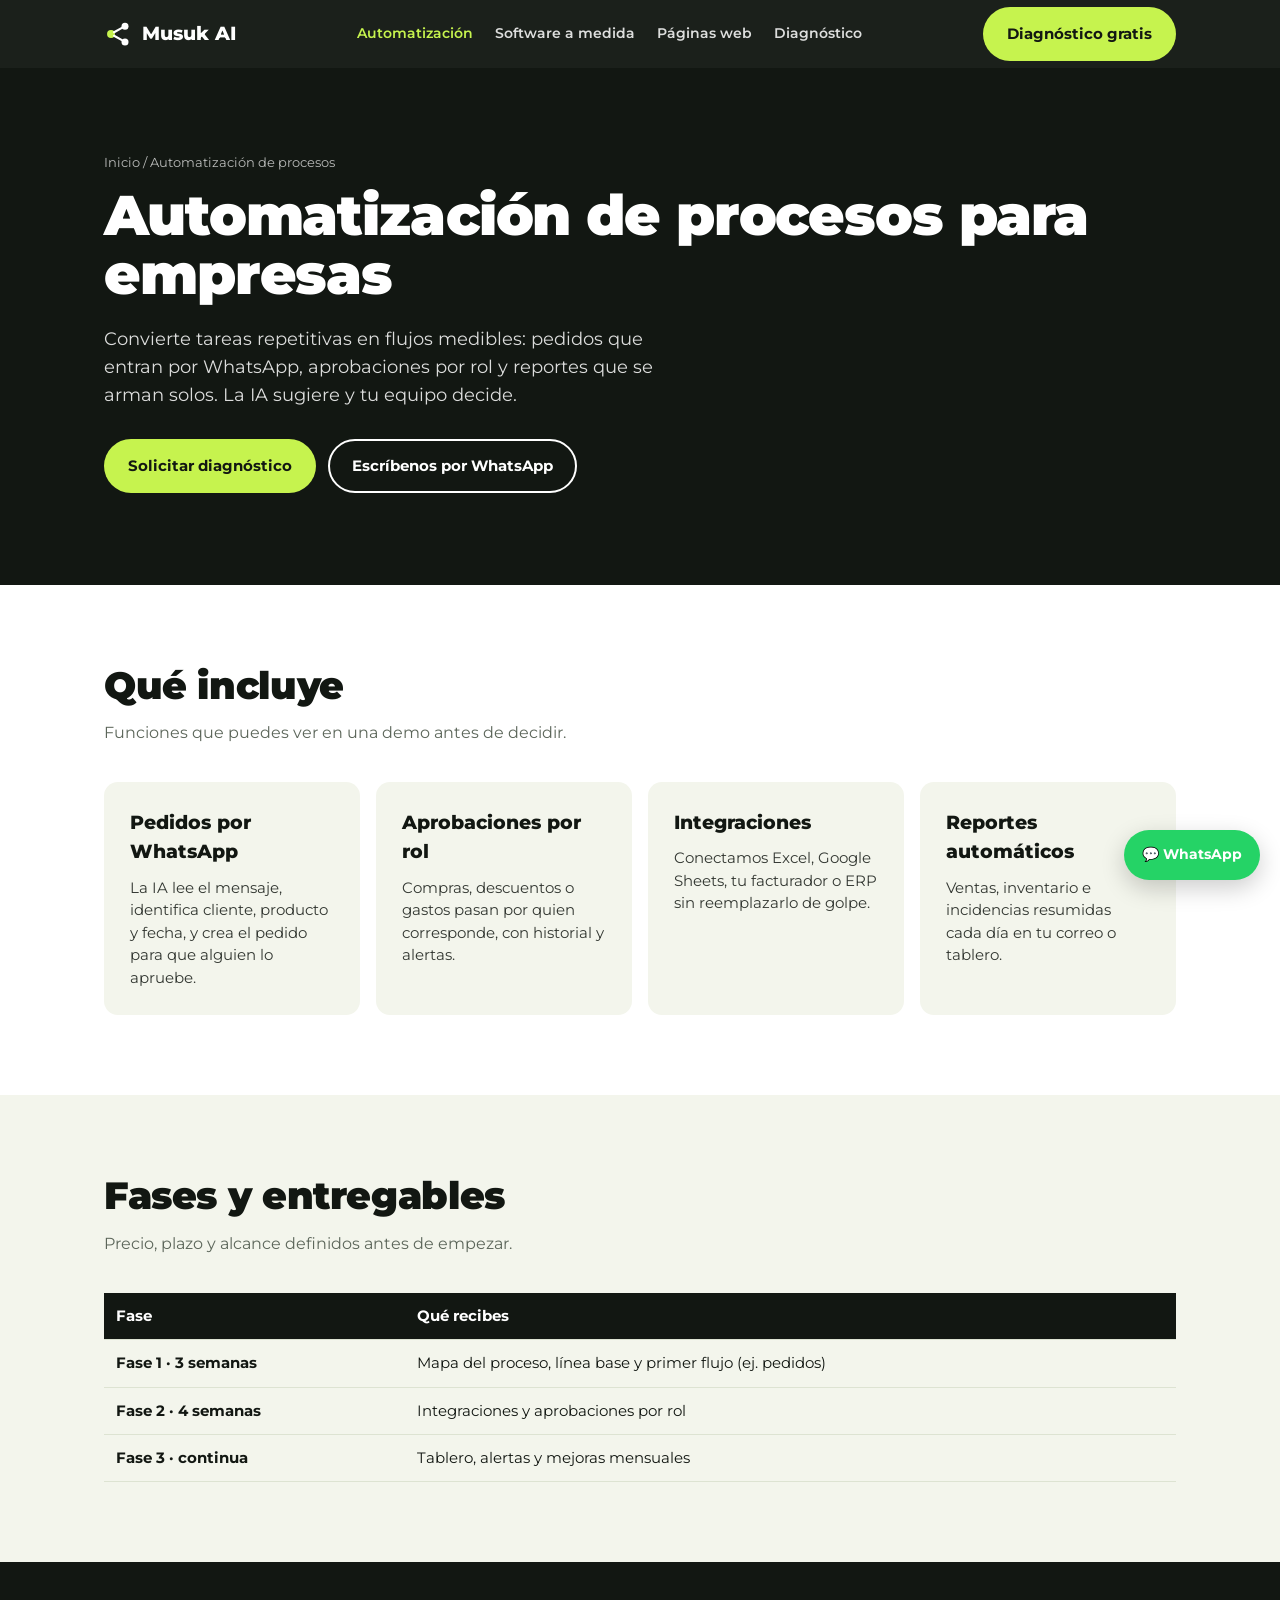
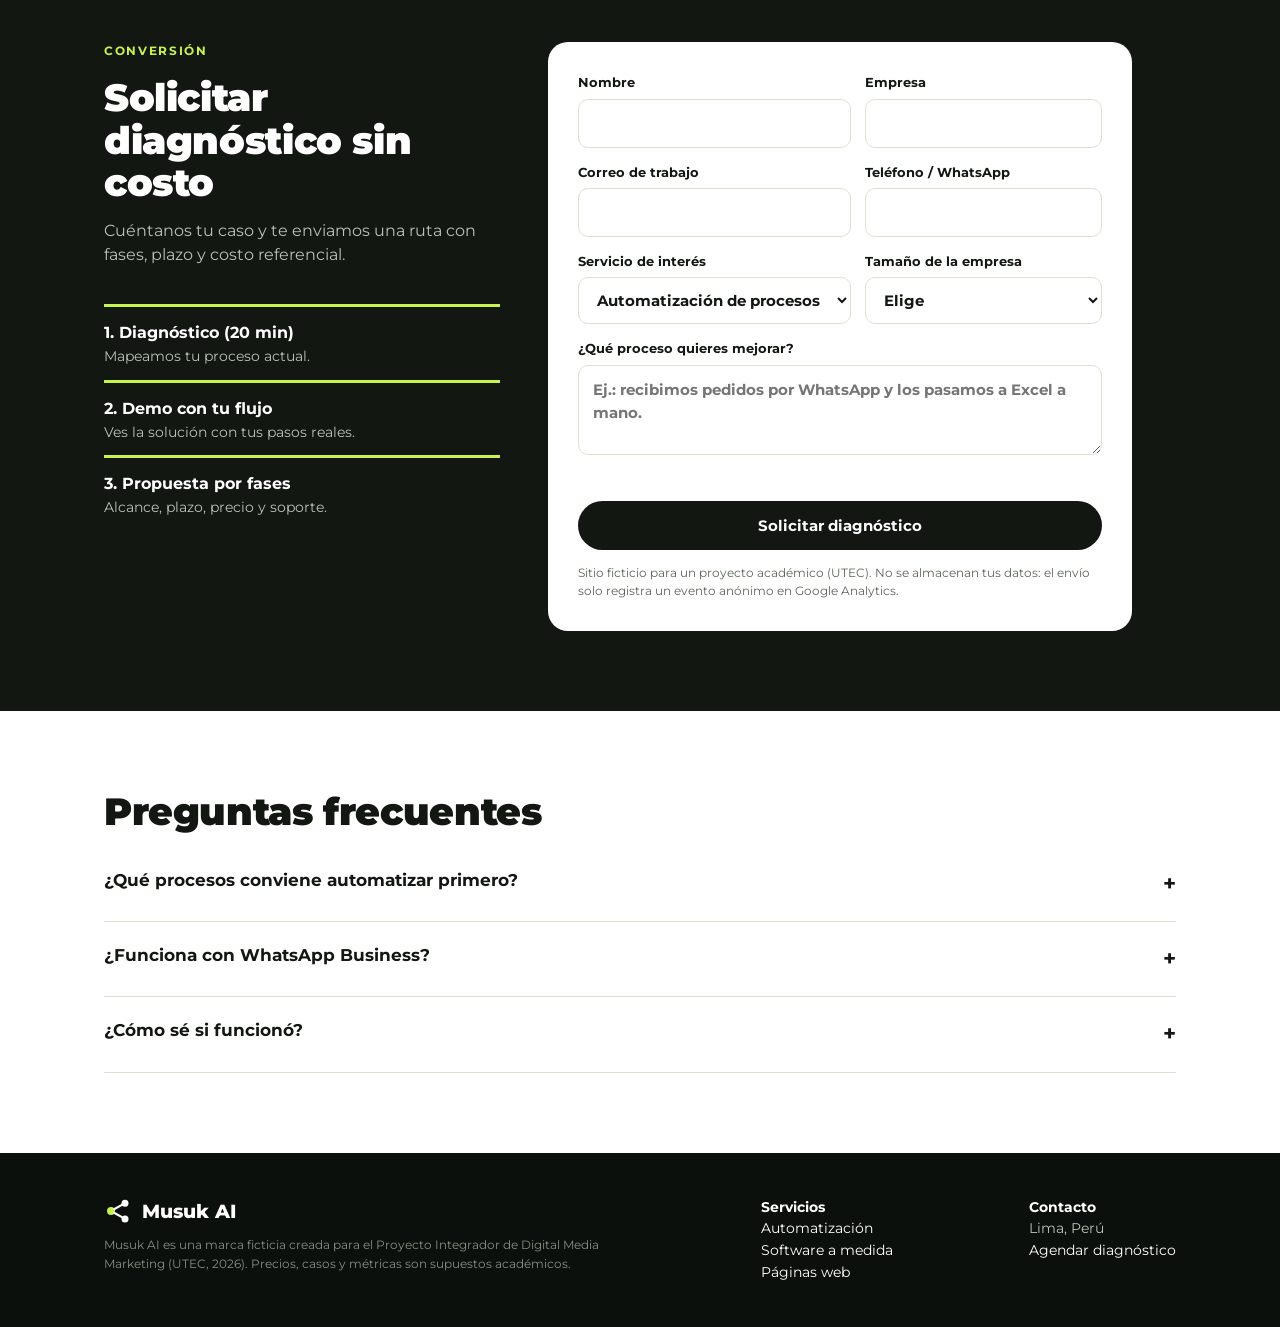
==== automatizacion/index.html @ 72cf92b1 "Create index.html" ====
<!doctype html>
<html lang="es-PE">
<head>
<meta charset="utf-8">
<meta name="viewport" content="width=device-width,initial-scale=1">
<!-- Google tag (gtag.js) · GA4 Musuk AI Web -->
<script async src="https://www.googletagmanager.com/gtag/js?id=G-Z9DMF04YY6"></script>
<script>
  window.dataLayer = window.dataLayer || [];
  function gtag(){dataLayer.push(arguments);}
  gtag('js', new Date());
  gtag('config', 'G-Z9DMF04YY6');
</script>
<title>Automatización de procesos para empresas | Musuk AI</title>
<meta name="description" content="Automatización de procesos empresariales con IA supervisada para pymes en Perú: pedidos por WhatsApp, aprobaciones y reportes automáticos. Solicita un diagnóstico.">
<link rel="canonical" href="https://muchsquid.github.io/musuk-ai/automatizacion/">
<meta property="og:title" content="Automatización de procesos para empresas | Musuk AI">
<meta property="og:description" content="Automatización de procesos empresariales con IA supervisada para pymes en Perú: pedidos por WhatsApp, aprobaciones y reportes automáticos. Solicita un diagnóstico.">
<meta property="og:type" content="website">
<meta property="og:url" content="https://muchsquid.github.io/musuk-ai/automatizacion/">
<meta property="og:locale" content="es_PE">
<meta name="theme-color" content="#121712">
<link rel="preconnect" href="https://fonts.googleapis.com">
<link rel="preconnect" href="https://fonts.gstatic.com" crossorigin>
<link href="https://fonts.googleapis.com/css2?family=Montserrat:wght@400;600;700;800;900&display=swap" rel="stylesheet">
<link rel="stylesheet" href="../assets/styles.css">
<script type="application/ld+json">{"@context": "https://schema.org", "@graph": [{"@type": "Organization", "name": "Musuk AI", "url": "https://muchsquid.github.io/musuk-ai/", "areaServed": "PE", "description": "Automatización de procesos con IA supervisada, software a medida y páginas web para pymes peruanas."}, {"@type": "Service", "name": "Automatización de procesos", "provider": {"@type": "Organization", "name": "Musuk AI"}, "areaServed": "PE", "url": "https://muchsquid.github.io/musuk-ai/automatizacion/"}, {"@type": "FAQPage", "mainEntity": [{"@type": "Question", "name": "¿Qué procesos conviene automatizar primero?", "acceptedAnswer": {"@type": "Answer", "text": "Los que se repiten todos los días, tienen reglas claras y hoy dependen de copiar y pegar: pedidos, conciliaciones, reportes."}}, {"@type": "Question", "name": "¿Funciona con WhatsApp Business?", "acceptedAnswer": {"@type": "Answer", "text": "Sí. El flujo se conecta a WhatsApp Business API y deja trazabilidad de cada pedido."}}, {"@type": "Question", "name": "¿Cómo sé si funcionó?", "acceptedAnswer": {"@type": "Answer", "text": "Medimos tiempo y errores del proceso antes del piloto y los comparamos con el mismo proceso después."}}]}, {"@type": "BreadcrumbList", "itemListElement": [{"@type": "ListItem", "position": 1, "name": "Inicio", "item": "https://muchsquid.github.io/musuk-ai/"}, {"@type": "ListItem", "position": 2, "name": "Automatización de procesos", "item": "https://muchsquid.github.io/musuk-ai/automatizacion/"}]}]}</script>
</head><body data-page="automatizacion"><header class="top"><div class="wrap">
<a class="brand" href="../" aria-label="Musuk AI inicio"><svg viewBox="0 0 32 32" fill="none" aria-hidden="true"><circle cx="8" cy="16" r="4.5" fill="#C6F34E"/><circle cx="24" cy="7" r="4" fill="#fff"/><circle cx="24" cy="25" r="4" fill="#fff"/><path d="M11.5 14l9-5M11.5 18l9 5" stroke="#fff" stroke-width="2.4" stroke-linecap="round"/></svg>Musuk AI</a>
<nav class="links" aria-label="Principal"><a href="../automatizacion/" aria-current=page>Automatización</a><a href="../software-a-medida/">Software a medida</a><a href="../paginas-web/">Páginas web</a><a href="#contacto">Diagnóstico</a></nav>
<a class="btn btn-lime" href="#contacto" data-cta="header_diagnostico">Diagnóstico gratis</a>
</div></header>
<main>
<section class="hero"><div class="wrap" style="grid-template-columns:1fr">
<div><p class="crumb"><a href="../">Inicio</a> / Automatización de procesos</p><h1>Automatización de procesos para empresas</h1>
<p class="lead">Convierte tareas repetitivas en flujos medibles: pedidos que entran por WhatsApp, aprobaciones por rol y reportes que se arman solos. La IA sugiere y tu equipo decide.</p>
<div class="ctas"><a class="btn btn-lime" href="#contacto" data-cta="hero_automatizacion">Solicitar diagnóstico</a><a class="btn btn-ghost" href="#contacto" data-wa="automatizacion">Escríbenos por WhatsApp</a></div></div>
</div></section>
<section><div class="wrap"><h2>Qué incluye</h2><p class="sub">Funciones que puedes ver en una demo antes de decidir.</p><div class="grid4"><div class="card"><h3>Pedidos por WhatsApp</h3><p>La IA lee el mensaje, identifica cliente, producto y fecha, y crea el pedido para que alguien lo apruebe.</p></div><div class="card"><h3>Aprobaciones por rol</h3><p>Compras, descuentos o gastos pasan por quien corresponde, con historial y alertas.</p></div><div class="card"><h3>Integraciones</h3><p>Conectamos Excel, Google Sheets, tu facturador o ERP sin reemplazarlo de golpe.</p></div><div class="card"><h3>Reportes automáticos</h3><p>Ventas, inventario e incidencias resumidas cada día en tu correo o tablero.</p></div></div></div></section>
<section style="background:#F3F5EC"><div class="wrap"><h2>Fases y entregables</h2><p class="sub">Precio, plazo y alcance definidos antes de empezar.</p>
<table class="spec"><thead><tr><th>Fase</th><th>Qué recibes</th></tr></thead><tbody><tr><td><b>Fase 1 · 3 semanas</b></td><td>Mapa del proceso, línea base y primer flujo (ej. pedidos)</td></tr><tr><td><b>Fase 2 · 4 semanas</b></td><td>Integraciones y aprobaciones por rol</td></tr><tr><td><b>Fase 3 · continua</b></td><td>Tablero, alertas y mejoras mensuales</td></tr></tbody></table></div></section>
<section class="formsec" id="contacto"><div class="wrap">
<div><p class="eyebrow">Conversión</p><h2>Solicitar diagnóstico sin costo</h2><p class="sub">Cuéntanos tu caso y te enviamos una ruta con fases, plazo y costo referencial.</p>
<div class="grid3" style="grid-template-columns:1fr;gap:12px">
<div class="kpi" style="border-color:#C6F34E"><b>1. Diagnóstico (20 min)</b><p style="color:#B9C3B5">Mapeamos tu proceso actual.</p></div>
<div class="kpi" style="border-color:#C6F34E"><b>2. Demo con tu flujo</b><p style="color:#B9C3B5">Ves la solución con tus pasos reales.</p></div>
<div class="kpi" style="border-color:#C6F34E"><b>3. Propuesta por fases</b><p style="color:#B9C3B5">Alcance, plazo, precio y soporte.</p></div></div></div>
<form class="lead" id="lead-form" data-base="../" novalidate>
<label>Nombre<input name="nombre" autocomplete="name" required></label>
<label>Empresa<input name="empresa" autocomplete="organization" required></label>
<label>Correo de trabajo<input name="email" type="email" autocomplete="email" required></label>
<label>Teléfono / WhatsApp<input name="telefono" type="tel" autocomplete="tel"></label>
<label>Servicio de interés<select name="servicio" required><option value="">Elige uno</option><option value="automatizacion" selected>Automatización de procesos</option><option value="software-a-medida">Software a medida</option><option value="paginas-web">Página web empresarial</option><option value="no-se">Aún no sé</option></select></label>
<label>Tamaño de la empresa<select name="tamano"><option value="">Elige</option><option value="1-10">1–10 colaboradores</option><option value="11-50">11–50</option><option value="51-200">51–200</option><option value="200+">Más de 200</option></select></label>
<label class="full">¿Qué proceso quieres mejorar?<textarea name="proceso" placeholder="Ej.: recibimos pedidos por WhatsApp y los pasamos a Excel a mano."></textarea></label>
<div class="full form-error" role="alert"></div>
<button class="btn btn-dark full" type="submit">Solicitar diagnóstico</button>
<p class="legal full">Sitio ficticio para un proyecto académico (UTEC). No se almacenan tus datos: el envío solo registra un evento anónimo en Google Analytics.</p>
</form></div></section>
<section><div class="wrap"><h2>Preguntas frecuentes</h2><div class="faq"><button aria-expanded="false">¿Qué procesos conviene automatizar primero?</button><div class="a">Los que se repiten todos los días, tienen reglas claras y hoy dependen de copiar y pegar: pedidos, conciliaciones, reportes.</div></div><div class="faq"><button aria-expanded="false">¿Funciona con WhatsApp Business?</button><div class="a">Sí. El flujo se conecta a WhatsApp Business API y deja trazabilidad de cada pedido.</div></div><div class="faq"><button aria-expanded="false">¿Cómo sé si funcionó?</button><div class="a">Medimos tiempo y errores del proceso antes del piloto y los comparamos con el mismo proceso después.</div></div></div></section>
</main>
<footer><div class="wrap">
<div><a class="brand" href="../"><svg viewBox="0 0 32 32" fill="none" aria-hidden="true"><circle cx="8" cy="16" r="4.5" fill="#C6F34E"/><circle cx="24" cy="7" r="4" fill="#fff"/><circle cx="24" cy="25" r="4" fill="#fff"/><path d="M11.5 14l9-5M11.5 18l9 5" stroke="#fff" stroke-width="2.4" stroke-linecap="round"/></svg>Musuk AI</a><p class="disclaimer">Musuk AI es una marca ficticia creada para el Proyecto Integrador de Digital Media Marketing (UTEC, 2026). Precios, casos y métricas son supuestos académicos.</p></div>
<div><b style="color:#fff">Servicios</b><br><a href="../automatizacion/">Automatización</a><br><a href="../software-a-medida/">Software a medida</a><br><a href="../paginas-web/">Páginas web</a></div>
<div><b style="color:#fff">Contacto</b><br>Lima, Perú<br><a href="#contacto" data-cta="footer_diagnostico">Agendar diagnóstico</a></div>
</div></footer>
<a class="wa-float" href="#contacto" data-wa="general" aria-label="Escríbenos por WhatsApp">💬 WhatsApp</a>
<script src="../assets/app.js" defer></script>
</body></html>
---- assets/styles.css ----
:root{--ink:#121712;--ink2:#243024;--lime:#C6F34E;--cream:#F3F5EC;--line:#DDE3D2;--muted:#5C665A;--r:14px}
*{box-sizing:border-box;margin:0;padding:0}
html{scroll-behavior:smooth}
body{font-family:'Montserrat',system-ui,sans-serif;color:var(--ink);background:#fff;line-height:1.55;font-size:16px}
a{color:inherit}
img{max-width:100%;display:block}
.wrap{max-width:1120px;margin:0 auto;padding:0 24px}
header.top{position:sticky;top:0;z-index:20;background:rgba(18,23,18,.96);color:#fff;backdrop-filter:blur(6px)}
.top .wrap{display:flex;align-items:center;justify-content:space-between;height:68px;gap:16px}
.brand{display:flex;align-items:center;gap:10px;font-weight:800;text-decoration:none;font-size:19px}
.brand svg{width:28px;height:28px}
nav.links{display:flex;gap:22px;font-size:14px;font-weight:600}
nav.links a{text-decoration:none;opacity:.85}
nav.links a:hover,nav.links a[aria-current]{opacity:1;color:var(--lime)}
.btn{display:inline-flex;align-items:center;justify-content:center;gap:8px;padding:13px 22px;border-radius:999px;font-weight:700;font-size:15px;text-decoration:none;border:2px solid transparent;cursor:pointer;font-family:inherit;transition:transform .15s}
.btn:hover{transform:translateY(-1px)}
.btn-lime{background:var(--lime);color:var(--ink)}
.btn-ghost{border-color:currentColor;background:transparent}
.btn-dark{background:var(--ink);color:#fff}
.hero{background:var(--ink);color:#fff;padding:84px 0 92px;position:relative;overflow:hidden}
.hero .wrap{display:grid;grid-template-columns:1.15fr .85fr;gap:48px;align-items:center}
.eyebrow{font-size:12px;letter-spacing:.14em;text-transform:uppercase;font-weight:700;color:var(--lime);margin-bottom:16px}
h1{font-size:clamp(34px,5vw,56px);line-height:1.05;font-weight:900;letter-spacing:-.02em}
h1 em{font-style:normal;color:var(--lime)}
.hero p.lead{font-size:18px;opacity:.85;margin:22px 0 30px;max-width:560px}
.hero .ctas{display:flex;gap:12px;flex-wrap:wrap}
.flow{background:#1B231B;border:1px solid #2F3B2F;border-radius:20px;padding:22px}
.flow .step{display:flex;gap:12px;align-items:flex-start;padding:12px 0;border-bottom:1px dashed #344234}
.flow .step:last-child{border:0}
.flow .dot{flex:0 0 30px;height:30px;border-radius:50%;background:var(--lime);color:var(--ink);font-weight:800;display:grid;place-items:center;font-size:13px}
.flow b{display:block;font-size:14px}.flow span{font-size:13px;opacity:.7}
.flow .tag{display:inline-block;margin-top:6px;font-size:11px;background:#2A362A;color:var(--lime);padding:3px 8px;border-radius:6px}
section{padding:80px 0}
h2{font-size:clamp(26px,3.4vw,38px);line-height:1.12;font-weight:900;letter-spacing:-.01em;margin-bottom:14px}
.sub{color:var(--muted);max-width:640px;margin-bottom:36px}
.grid3{display:grid;grid-template-columns:repeat(3,1fr);gap:18px}
.grid4{display:grid;grid-template-columns:repeat(4,1fr);gap:16px}
.card{background:var(--cream);border-radius:var(--r);padding:26px;display:flex;flex-direction:column;gap:10px}
.card.dark{background:var(--ink);color:#fff}
.card h3{font-size:19px;font-weight:800}
.card p{font-size:14.5px;color:inherit;opacity:.85}
.card .price{font-size:13px;font-weight:700;color:var(--muted)}
.card.dark .price{color:var(--lime)}
.card a.more{margin-top:auto;font-weight:700;font-size:14px;text-decoration:none}
.card a.more:after{content:' →'}
.vp{background:var(--cream)}
.vp .statement{font-size:clamp(20px,2.4vw,27px);font-weight:800;line-height:1.3;max-width:900px;margin-bottom:34px}
.vp .statement mark{background:var(--lime);padding:0 6px;border-radius:4px}
.num{font-size:34px;font-weight:900;color:var(--ink)}
.kpi{border-top:3px solid var(--lime);padding-top:14px}
.kpi p{font-size:14px;color:var(--muted)}
.steps{counter-reset:s}
.steps .card{position:relative;padding-top:54px}
.steps .card:before{counter-increment:s;content:'0' counter(s);position:absolute;top:22px;left:26px;font-weight:900;color:var(--muted)}
.case{display:grid;grid-template-columns:1fr 1fr;gap:18px}
.ba{border-radius:var(--r);padding:26px}
.ba.before{background:#fff;border:1px solid var(--line)}
.ba.after{background:var(--ink);color:#fff}
.ba ul{margin:12px 0 0 18px;font-size:14.5px}
.ba li{margin:6px 0}
.formsec{background:var(--ink);color:#fff}
.formsec .wrap{display:grid;grid-template-columns:.9fr 1.1fr;gap:48px;align-items:start}
.formsec .sub{color:#B9C3B5}
form.lead{background:#fff;color:var(--ink);border-radius:20px;padding:30px;display:grid;grid-template-columns:1fr 1fr;gap:14px}
form.lead label{font-size:13px;font-weight:700;display:flex;flex-direction:column;gap:6px}
form.lead .full{grid-column:1/-1}
form.lead input,form.lead select,form.lead textarea{font:inherit;font-size:15px;padding:12px 14px;border:1.5px solid var(--line);border-radius:10px;background:#fff;color:var(--ink)}
form.lead input:focus,form.lead select:focus,form.lead textarea:focus{outline:2px solid var(--lime);border-color:var(--ink)}
form.lead textarea{min-height:90px;resize:vertical}
.form-error{color:#B3261E;font-size:13px;font-weight:600;min-height:18px}
.legal{font-size:12px;color:var(--muted)}
.faq{border-bottom:1px solid var(--line)}
.faq button{width:100%;text-align:left;background:none;border:0;padding:20px 0;font:inherit;font-weight:700;font-size:17px;cursor:pointer;display:flex;justify-content:space-between;gap:12px;color:var(--ink)}
.faq button:after{content:'+';font-size:22px}
.faq.open button:after{content:'–'}
.faq .a{display:none;padding:0 0 20px;color:var(--muted);max-width:820px}
.faq.open .a{display:block}
footer{background:#0C100C;color:#B9C3B5;padding:44px 0;font-size:14px}
footer .wrap{display:flex;justify-content:space-between;gap:24px;flex-wrap:wrap}
footer a{text-decoration:none;color:#fff}
.disclaimer{font-size:12px;opacity:.7;margin-top:10px;max-width:520px}
.wa-float{position:fixed;right:20px;bottom:20px;z-index:30;background:#25D366;color:#fff;border-radius:999px;padding:14px 18px;font-weight:700;text-decoration:none;box-shadow:0 8px 24px rgba(0,0,0,.2);display:flex;gap:8px;align-items:center;font-size:14px}
.crumb{font-size:13px;opacity:.7;margin-bottom:14px}.crumb a{text-decoration:none}
table.spec{width:100%;border-collapse:collapse;font-size:14.5px}
table.spec th,table.spec td{text-align:left;padding:12px;border-bottom:1px solid var(--line)}
table.spec th{background:var(--ink);color:#fff;font-weight:700}
@media (max-width:880px){
 .hero .wrap,.formsec .wrap,.case{grid-template-columns:1fr}
 .grid3,.grid4{grid-template-columns:1fr 1fr}
 nav.links{display:none}
}
@media (max-width:560px){.grid3,.grid4,form.lead{grid-template-columns:1fr}section{padding:56px 0}.hero{padding:56px 0}}
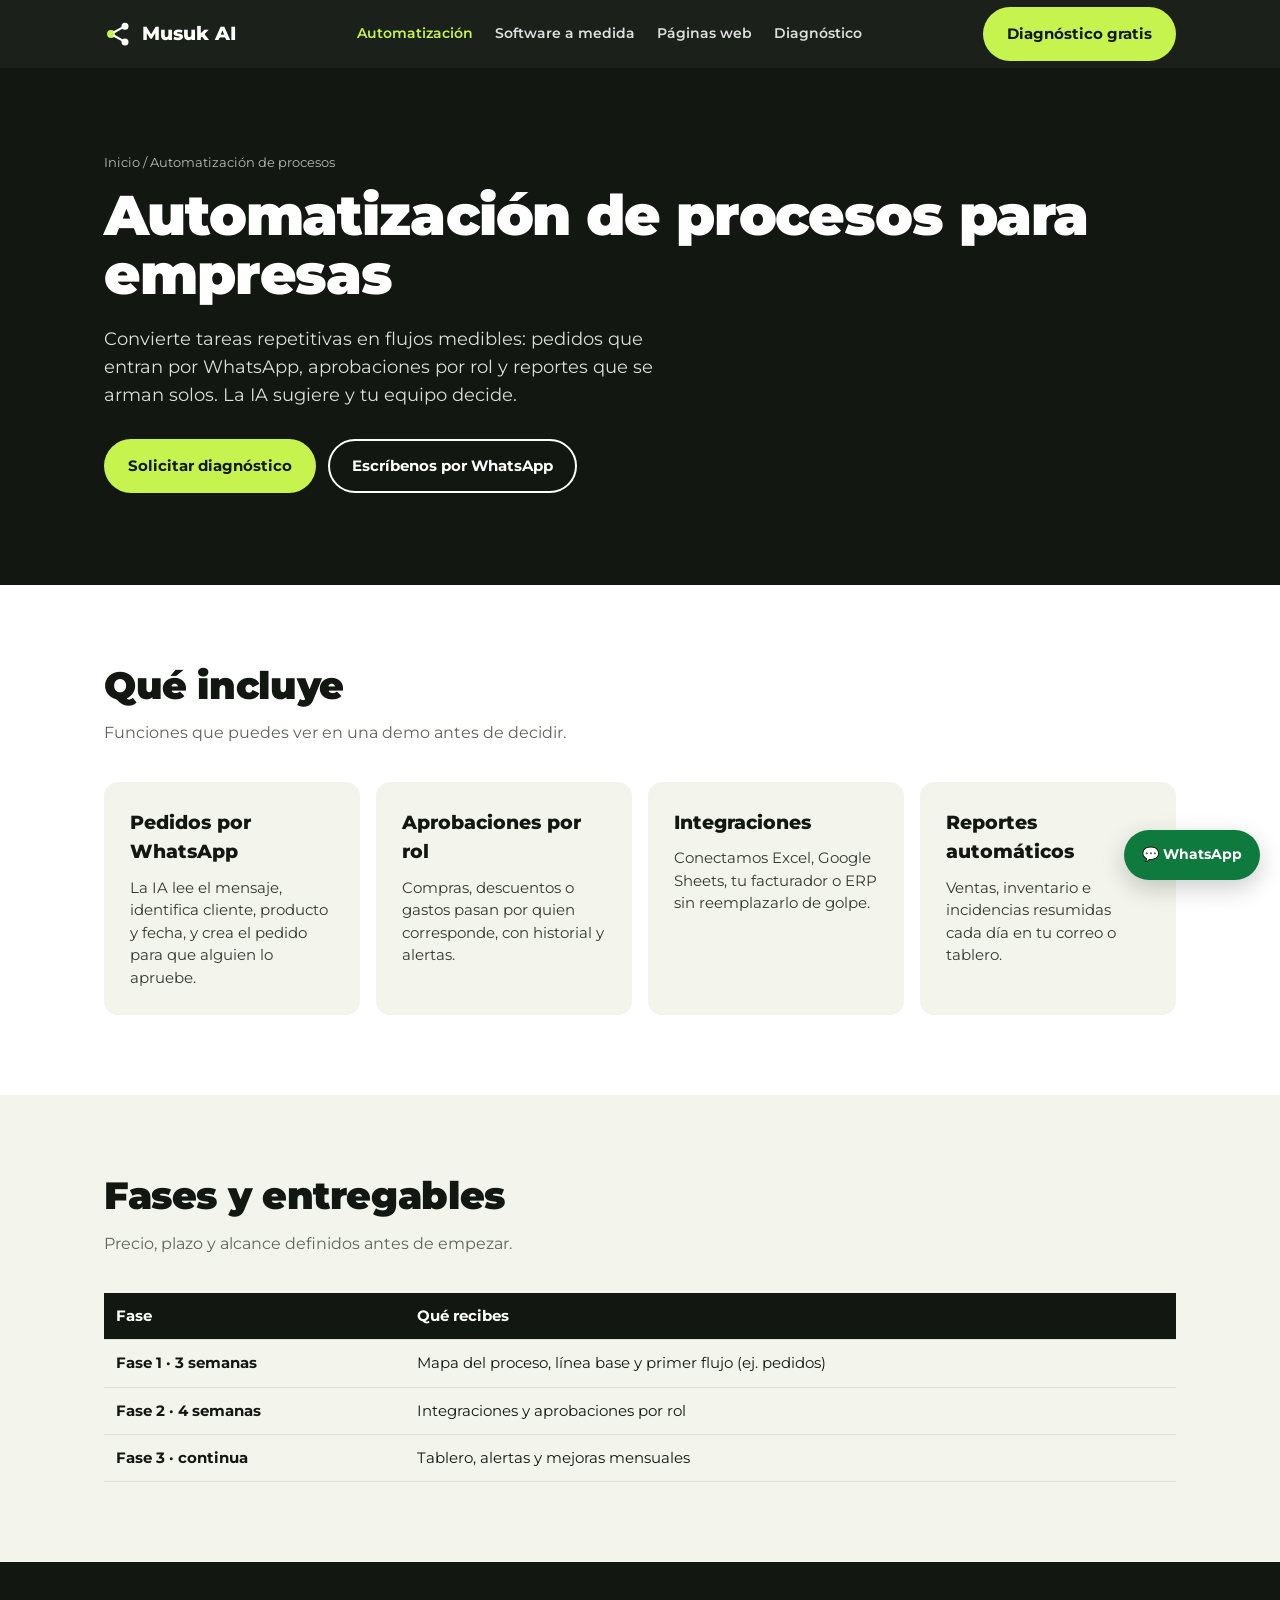
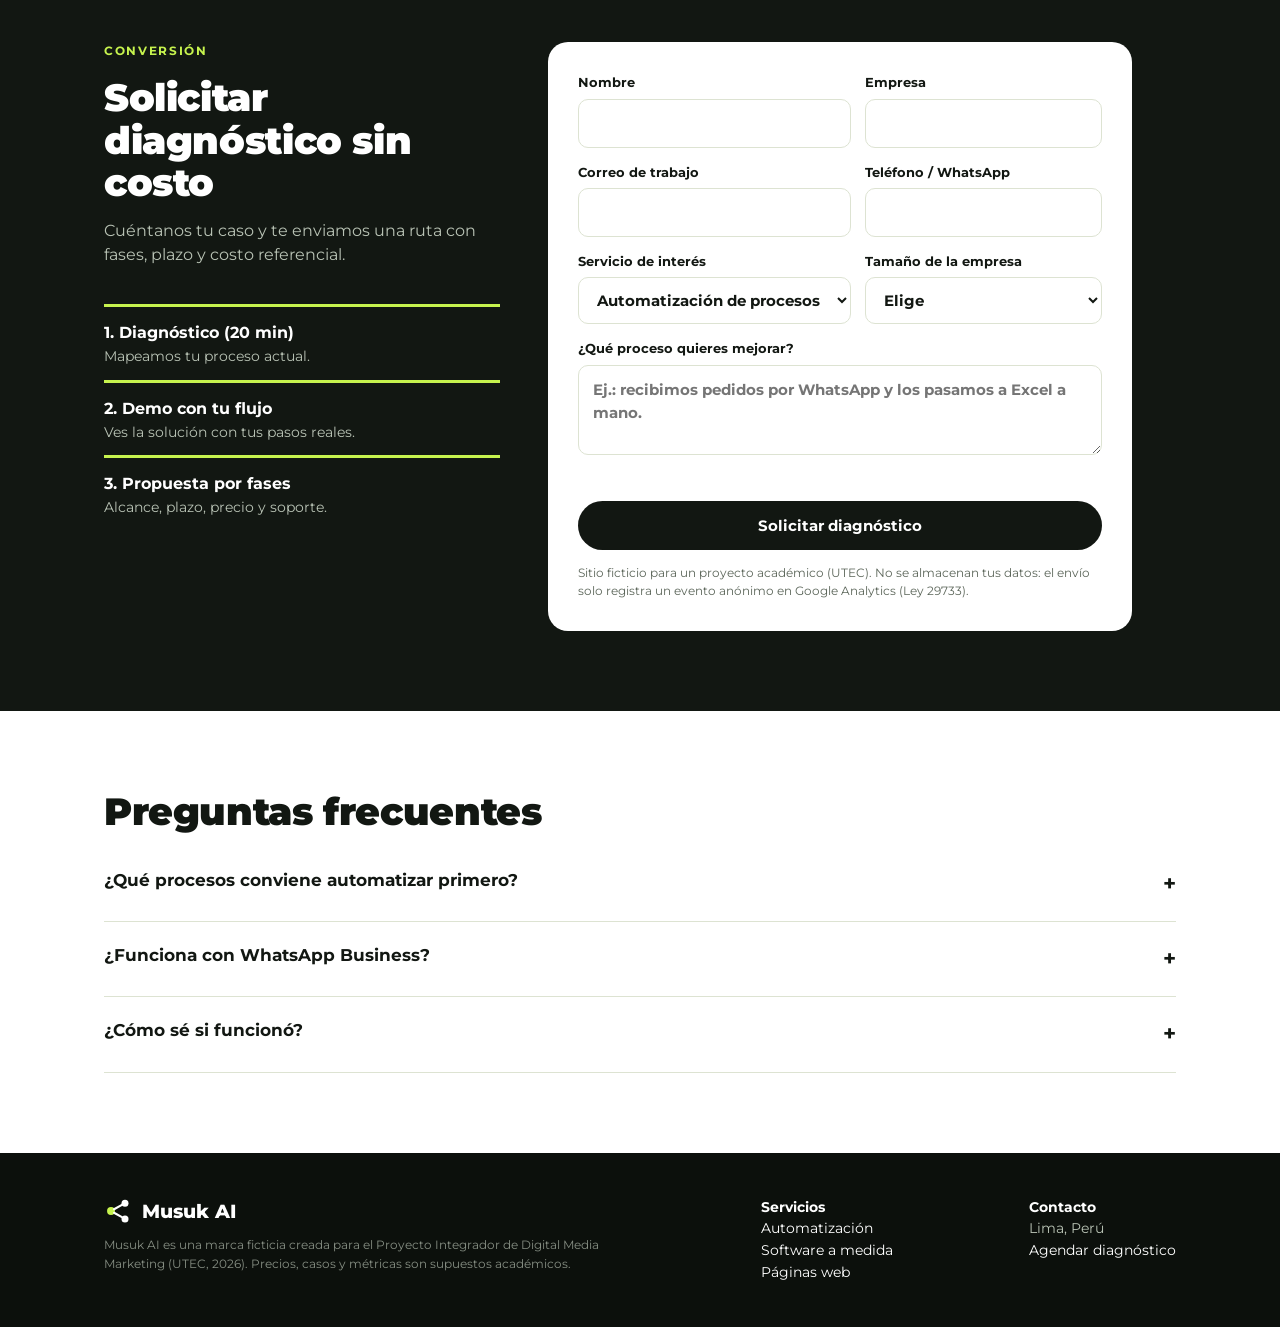
==== commit b52b99bc: "Update index.html" ====
--- a/automatizacion/index.html
+++ b/automatizacion/index.html
@@ -8,21 +8,23 @@
 <script>
   window.dataLayer = window.dataLayer || [];
   function gtag(){dataLayer.push(arguments);}
+  gtag('consent', 'default', {analytics_storage: 'granted', ad_storage: 'denied', ad_user_data: 'denied', ad_personalization: 'denied'});
   gtag('js', new Date());
-  gtag('config', 'G-Z9DMF04YY6');
+  gtag('config', 'G-Z9DMF04YY6', /[?&]debug=1/.test(location.search) ? {debug_mode: true} : {});
 </script>
 <title>Automatización de procesos para empresas | Musuk AI</title>
-<meta name="description" content="Automatización de procesos empresariales con IA supervisada para pymes en Perú: pedidos por WhatsApp, aprobaciones y reportes automáticos. Solicita un diagnóstico.">
+<meta name="description" content="Automatización de procesos empresariales con IA supervisada para pymes en Perú: pedidos por WhatsApp, aprobaciones y reportes. Pide tu diagnóstico.">
 <link rel="canonical" href="https://muchsquid.github.io/musuk-ai/automatizacion/">
 <meta property="og:title" content="Automatización de procesos para empresas | Musuk AI">
-<meta property="og:description" content="Automatización de procesos empresariales con IA supervisada para pymes en Perú: pedidos por WhatsApp, aprobaciones y reportes automáticos. Solicita un diagnóstico.">
+<meta property="og:description" content="Automatización de procesos empresariales con IA supervisada para pymes en Perú: pedidos por WhatsApp, aprobaciones y reportes. Pide tu diagnóstico.">
 <meta property="og:type" content="website">
 <meta property="og:url" content="https://muchsquid.github.io/musuk-ai/automatizacion/">
 <meta property="og:locale" content="es_PE">
 <meta name="theme-color" content="#121712">
 <link rel="preconnect" href="https://fonts.googleapis.com">
 <link rel="preconnect" href="https://fonts.gstatic.com" crossorigin>
-<link href="https://fonts.googleapis.com/css2?family=Montserrat:wght@400;600;700;800;900&display=swap" rel="stylesheet">
+<link href="https://fonts.googleapis.com/css2?family=Montserrat:wght@400;600;700;800;900&display=swap" rel="stylesheet" media="print" onload="this.media='all'">
+<noscript><link href="https://fonts.googleapis.com/css2?family=Montserrat:wght@400;600;700;800;900&display=swap" rel="stylesheet"></noscript>
 <link rel="stylesheet" href="../assets/styles.css">
 <script type="application/ld+json">{"@context": "https://schema.org", "@graph": [{"@type": "Organization", "name": "Musuk AI", "url": "https://muchsquid.github.io/musuk-ai/", "areaServed": "PE", "description": "Automatización de procesos con IA supervisada, software a medida y páginas web para pymes peruanas."}, {"@type": "Service", "name": "Automatización de procesos", "provider": {"@type": "Organization", "name": "Musuk AI"}, "areaServed": "PE", "url": "https://muchsquid.github.io/musuk-ai/automatizacion/"}, {"@type": "FAQPage", "mainEntity": [{"@type": "Question", "name": "¿Qué procesos conviene automatizar primero?", "acceptedAnswer": {"@type": "Answer", "text": "Los que se repiten todos los días, tienen reglas claras y hoy dependen de copiar y pegar: pedidos, conciliaciones, reportes."}}, {"@type": "Question", "name": "¿Funciona con WhatsApp Business?", "acceptedAnswer": {"@type": "Answer", "text": "Sí. El flujo se conecta a WhatsApp Business API y deja trazabilidad de cada pedido."}}, {"@type": "Question", "name": "¿Cómo sé si funcionó?", "acceptedAnswer": {"@type": "Answer", "text": "Medimos tiempo y errores del proceso antes del piloto y los comparamos con el mismo proceso después."}}]}, {"@type": "BreadcrumbList", "itemListElement": [{"@type": "ListItem", "position": 1, "name": "Inicio", "item": "https://muchsquid.github.io/musuk-ai/"}, {"@type": "ListItem", "position": 2, "name": "Automatización de procesos", "item": "https://muchsquid.github.io/musuk-ai/automatizacion/"}]}]}</script>
 </head><body data-page="automatizacion"><header class="top"><div class="wrap">
@@ -55,7 +57,7 @@
 <label class="full">¿Qué proceso quieres mejorar?<textarea name="proceso" placeholder="Ej.: recibimos pedidos por WhatsApp y los pasamos a Excel a mano."></textarea></label>
 <div class="full form-error" role="alert"></div>
 <button class="btn btn-dark full" type="submit">Solicitar diagnóstico</button>
-<p class="legal full">Sitio ficticio para un proyecto académico (UTEC). No se almacenan tus datos: el envío solo registra un evento anónimo en Google Analytics.</p>
+<p class="legal full">Sitio ficticio para un proyecto académico (UTEC). No se almacenan tus datos: el envío solo registra un evento anónimo en Google Analytics (Ley 29733).</p>
 </form></div></section>
 <section><div class="wrap"><h2>Preguntas frecuentes</h2><div class="faq"><button aria-expanded="false">¿Qué procesos conviene automatizar primero?</button><div class="a">Los que se repiten todos los días, tienen reglas claras y hoy dependen de copiar y pegar: pedidos, conciliaciones, reportes.</div></div><div class="faq"><button aria-expanded="false">¿Funciona con WhatsApp Business?</button><div class="a">Sí. El flujo se conecta a WhatsApp Business API y deja trazabilidad de cada pedido.</div></div><div class="faq"><button aria-expanded="false">¿Cómo sé si funcionó?</button><div class="a">Medimos tiempo y errores del proceso antes del piloto y los comparamos con el mismo proceso después.</div></div></div></section>
 </main>
--- a/assets/styles.css
+++ b/assets/styles.css
@@ -79,7 +79,7 @@
 footer .wrap{display:flex;justify-content:space-between;gap:24px;flex-wrap:wrap}
 footer a{text-decoration:none;color:#fff}
 .disclaimer{font-size:12px;opacity:.7;margin-top:10px;max-width:520px}
-.wa-float{position:fixed;right:20px;bottom:20px;z-index:30;background:#25D366;color:#fff;border-radius:999px;padding:14px 18px;font-weight:700;text-decoration:none;box-shadow:0 8px 24px rgba(0,0,0,.2);display:flex;gap:8px;align-items:center;font-size:14px}
+.wa-float{position:fixed;right:20px;bottom:20px;z-index:30;background:#0E7A3E;color:#fff;border-radius:999px;padding:14px 18px;font-weight:700;text-decoration:none;box-shadow:0 8px 24px rgba(0,0,0,.2);display:flex;gap:8px;align-items:center;font-size:14px}
 .crumb{font-size:13px;opacity:.7;margin-bottom:14px}.crumb a{text-decoration:none}
 table.spec{width:100%;border-collapse:collapse;font-size:14.5px}
 table.spec th,table.spec td{text-align:left;padding:12px;border-bottom:1px solid var(--line)}
